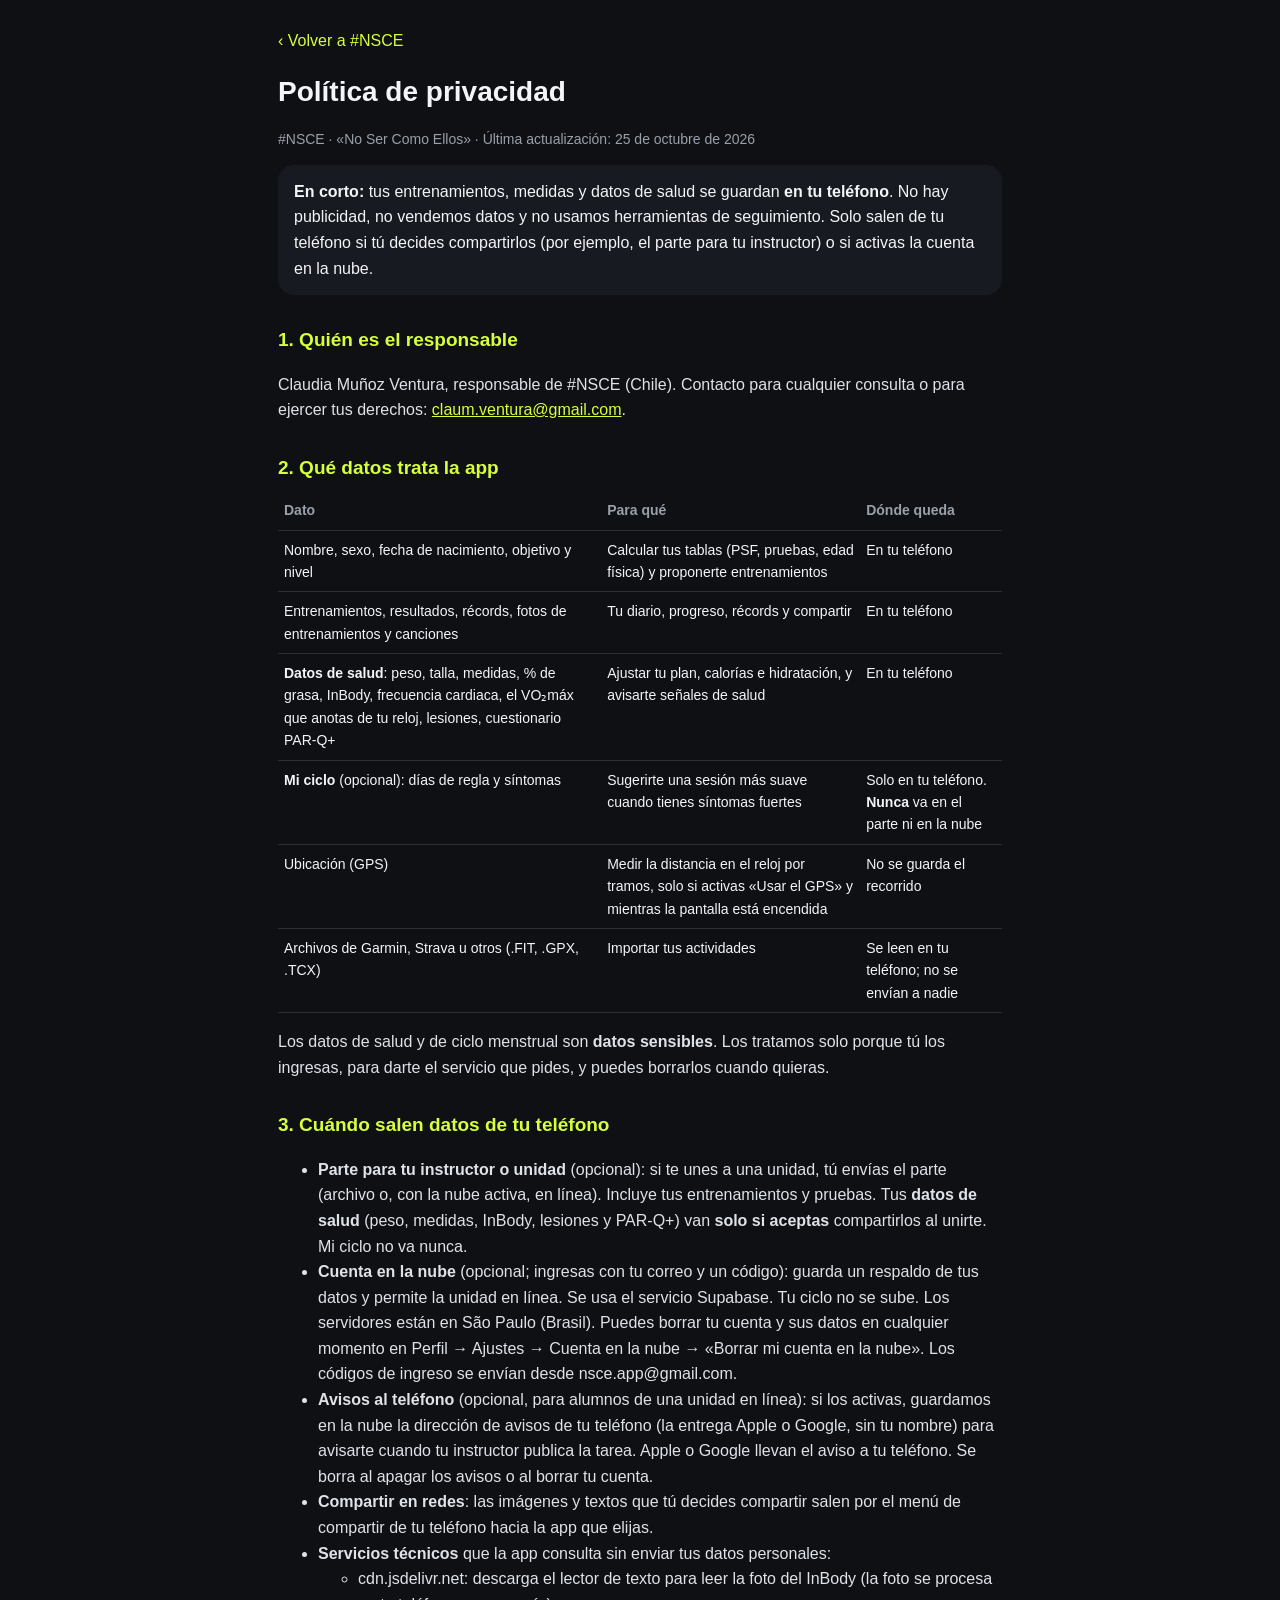
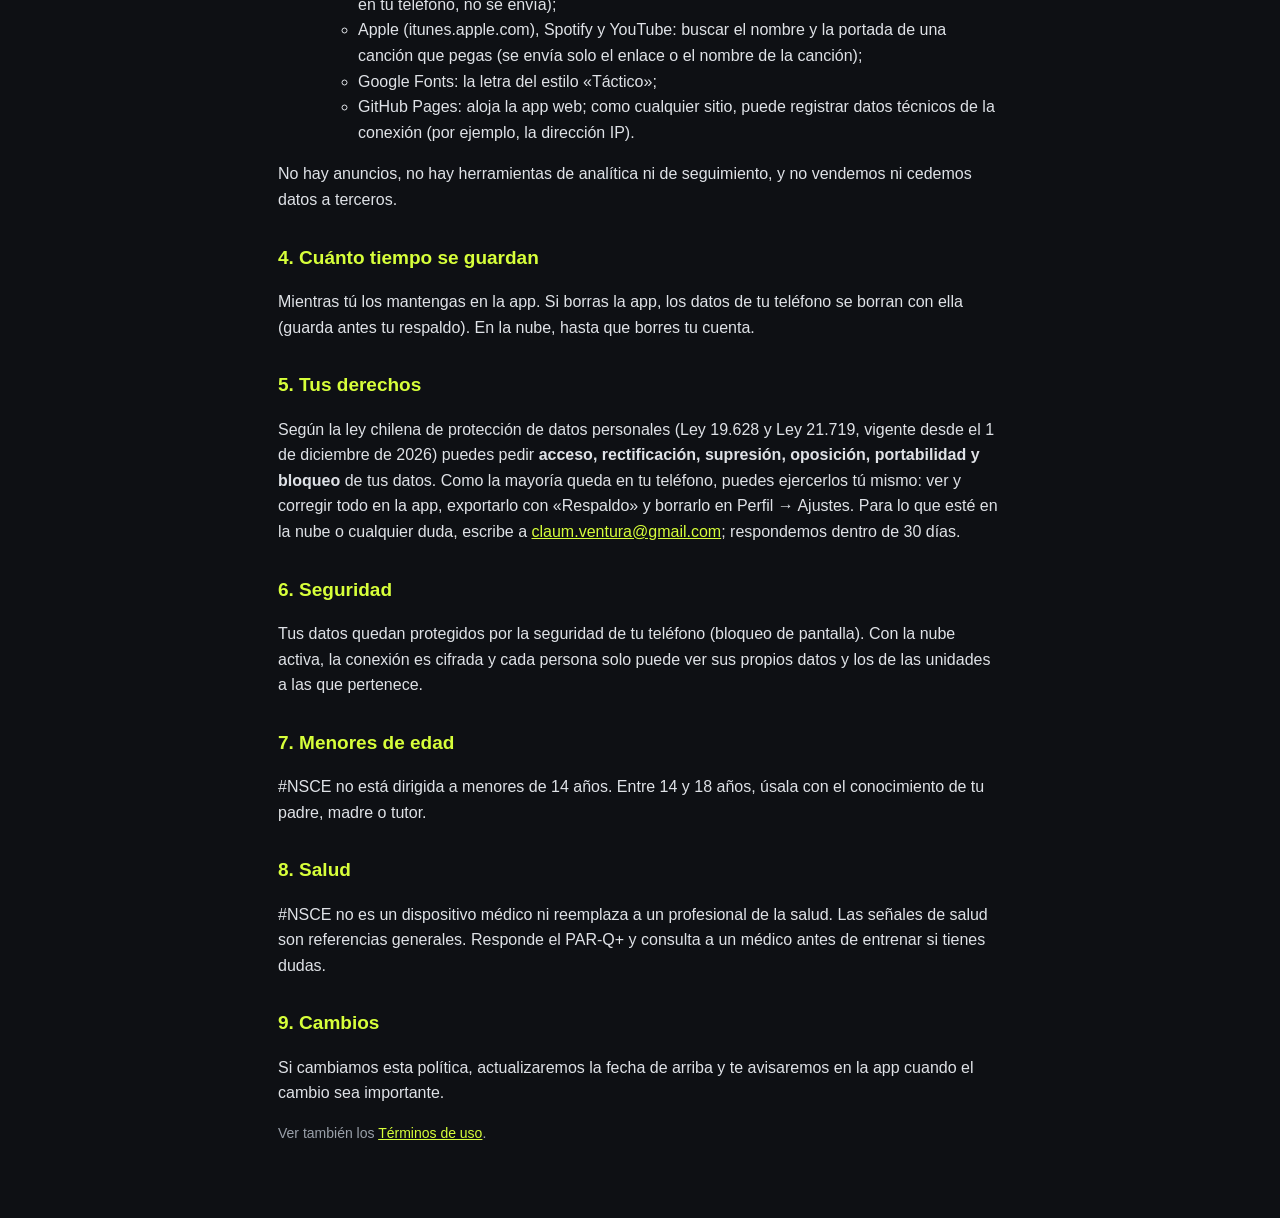
==== privacidad.html @ 3a64ae45 "#TACFITNSCE 2026-10-31 12:15" ====
<!doctype html>
<html lang="es"><head><meta charset="utf-8"><meta name="viewport" content="width=device-width, initial-scale=1">
<title>#NSCE · Política de privacidad</title>
<meta name="description" content="Política de privacidad de la app #NSCE (No Ser Como Ellos), entrenamiento físico y de combate.">
<style>
:root{ --fondo:#0e1014; --panel:#171a20; --borde:#2a2f38; --texto:#f4f5f7; --suave:#9aa0aa; --acento:#d7ff3a; color-scheme:dark; }
*{ box-sizing:border-box; } body{ margin:0; background:var(--fondo); color:var(--texto); font:16px/1.6 -apple-system, BlinkMacSystemFont, "Segoe UI", Roboto, sans-serif; }
main{ max-width:760px; margin:0 auto; padding:28px 18px 60px; } h1{ font-size:28px; margin:0 0 4px; } h2{ font-size:19px; margin:30px 0 8px; color:var(--acento); }
p, li{ color:#dfe2e7; } .suave{ color:var(--suave); font-size:14px; } a{ color:var(--acento); }
.caja{ background:var(--panel); border-radius:16px; padding:14px 16px; margin:14px 0; } table{ width:100%; border-collapse:collapse; font-size:14px; }
td, th{ text-align:left; padding:8px 6px; border-bottom:1px solid var(--borde); vertical-align:top; } th{ color:var(--suave); font-weight:600; }
.volver{ display:inline-block; margin-bottom:16px; text-decoration:none; }
</style></head><body><main>
<a class="volver" href="./">‹ Volver a #NSCE</a>
<h1>Política de privacidad</h1>
<p class="suave">#NSCE · «No Ser Como Ellos» · Última actualización: 25 de octubre de 2026</p>

<div class="caja"><b>En corto:</b> tus entrenamientos, medidas y datos de salud se guardan <b>en tu teléfono</b>. No hay publicidad, no vendemos datos y no usamos
herramientas de seguimiento. Solo salen de tu teléfono si tú decides compartirlos (por ejemplo, el parte para tu instructor) o si activas la cuenta en la nube.</div>

<h2>1. Quién es el responsable</h2>
<p>Claudia Muñoz Ventura, responsable de #NSCE (Chile). Contacto para cualquier consulta o para ejercer tus derechos: <a href="mailto:claum.ventura@gmail.com">claum.ventura@gmail.com</a>.</p>

<h2>2. Qué datos trata la app</h2>
<table>
<tr><th>Dato</th><th>Para qué</th><th>Dónde queda</th></tr>
<tr><td>Nombre, sexo, fecha de nacimiento, objetivo y nivel</td><td>Calcular tus tablas (PSF, pruebas, edad física) y proponerte entrenamientos</td><td>En tu teléfono</td></tr>
<tr><td>Entrenamientos, resultados, récords, fotos de entrenamientos y canciones</td><td>Tu diario, progreso, récords y compartir</td><td>En tu teléfono</td></tr>
<tr><td><b>Datos de salud</b>: peso, talla, medidas, % de grasa, InBody, frecuencia cardiaca, el VO₂máx que anotas de tu reloj, lesiones, cuestionario PAR-Q+</td><td>Ajustar tu plan, calorías e hidratación, y avisarte señales de salud</td><td>En tu teléfono</td></tr>
<tr><td><b>Mi ciclo</b> (opcional): días de regla y síntomas</td><td>Sugerirte una sesión más suave cuando tienes síntomas fuertes</td><td>Solo en tu teléfono. <b>Nunca</b> va en el parte ni en la nube</td></tr>
<tr><td>Ubicación (GPS)</td><td>Medir la distancia en el reloj por tramos, solo si activas «Usar el GPS» y mientras la pantalla está encendida</td><td>No se guarda el recorrido</td></tr>
<tr><td>Archivos de Garmin, Strava u otros (.FIT, .GPX, .TCX)</td><td>Importar tus actividades</td><td>Se leen en tu teléfono; no se envían a nadie</td></tr>
</table>
<p>Los datos de salud y de ciclo menstrual son <b>datos sensibles</b>. Los tratamos solo porque tú los ingresas, para darte el servicio que pides, y puedes borrarlos cuando quieras.</p>

<h2>3. Cuándo salen datos de tu teléfono</h2>
<ul>
<li><b>Parte para tu instructor o unidad</b> (opcional): si te unes a una unidad, tú envías el parte (archivo o, con la nube activa, en línea). Incluye tus entrenamientos y pruebas. Tus <b>datos de salud</b> (peso, medidas, InBody, lesiones y PAR-Q+) van <b>solo si aceptas</b> compartirlos al unirte. Mi ciclo no va nunca.</li>
<li><b>Cuenta en la nube</b> (opcional; ingresas con tu correo y un código): guarda un respaldo de tus datos y permite la unidad en línea. Se usa el servicio Supabase. Tu ciclo no se sube. Los servidores están en São Paulo (Brasil). Puedes borrar tu cuenta y sus datos en cualquier momento en Perfil → Ajustes → Cuenta en la nube → «Borrar mi cuenta en la nube». Los códigos de ingreso se envían desde nsce.app@gmail.com.</li>
<li><b>Avisos al teléfono</b> (opcional, para alumnos de una unidad en línea): si los activas, guardamos en la nube la dirección de avisos de tu teléfono (la entrega Apple o Google, sin tu nombre) para avisarte cuando tu instructor publica la tarea. Apple o Google llevan el aviso a tu teléfono. Se borra al apagar los avisos o al borrar tu cuenta.</li>
<li><b>Compartir en redes</b>: las imágenes y textos que tú decides compartir salen por el menú de compartir de tu teléfono hacia la app que elijas.</li>
<li><b>Servicios técnicos</b> que la app consulta sin enviar tus datos personales:
  <ul><li>cdn.jsdelivr.net: descarga el lector de texto para leer la foto del InBody (la foto se procesa en tu teléfono, no se envía);</li>
  <li>Apple (itunes.apple.com), Spotify y YouTube: buscar el nombre y la portada de una canción que pegas (se envía solo el enlace o el nombre de la canción);</li>
  <li>Google Fonts: la letra del estilo «Táctico»;</li>
  <li>GitHub Pages: aloja la app web; como cualquier sitio, puede registrar datos técnicos de la conexión (por ejemplo, la dirección IP).</li></ul></li>
</ul>
<p>No hay anuncios, no hay herramientas de analítica ni de seguimiento, y no vendemos ni cedemos datos a terceros.</p>

<h2>4. Cuánto tiempo se guardan</h2>
<p>Mientras tú los mantengas en la app. Si borras la app, los datos de tu teléfono se borran con ella (guarda antes tu respaldo). En la nube, hasta que borres tu cuenta.</p>

<h2>5. Tus derechos</h2>
<p>Según la ley chilena de protección de datos personales (Ley 19.628 y Ley 21.719, vigente desde el 1 de diciembre de 2026) puedes pedir <b>acceso, rectificación, supresión, oposición, portabilidad y bloqueo</b> de tus datos. Como la mayoría queda en tu teléfono, puedes ejercerlos tú mismo: ver y corregir todo en la app, exportarlo con «Respaldo» y borrarlo en Perfil → Ajustes. Para lo que esté en la nube o cualquier duda, escribe a <a href="mailto:claum.ventura@gmail.com">claum.ventura@gmail.com</a>; respondemos dentro de 30 días.</p>

<h2>6. Seguridad</h2>
<p>Tus datos quedan protegidos por la seguridad de tu teléfono (bloqueo de pantalla). Con la nube activa, la conexión es cifrada y cada persona solo puede ver sus propios datos y los de las unidades a las que pertenece.</p>

<h2>7. Menores de edad</h2>
<p>#NSCE no está dirigida a menores de 14 años. Entre 14 y 18 años, úsala con el conocimiento de tu padre, madre o tutor.</p>

<h2>8. Salud</h2>
<p>#NSCE no es un dispositivo médico ni reemplaza a un profesional de la salud. Las señales de salud son referencias generales. Responde el PAR-Q+ y consulta a un médico antes de entrenar si tienes dudas.</p>

<h2>9. Cambios</h2>
<p>Si cambiamos esta política, actualizaremos la fecha de arriba y te avisaremos en la app cuando el cambio sea importante.</p>
<p class="suave">Ver también los <a href="terminos.html">Términos de uso</a>.</p>
</main></body></html>
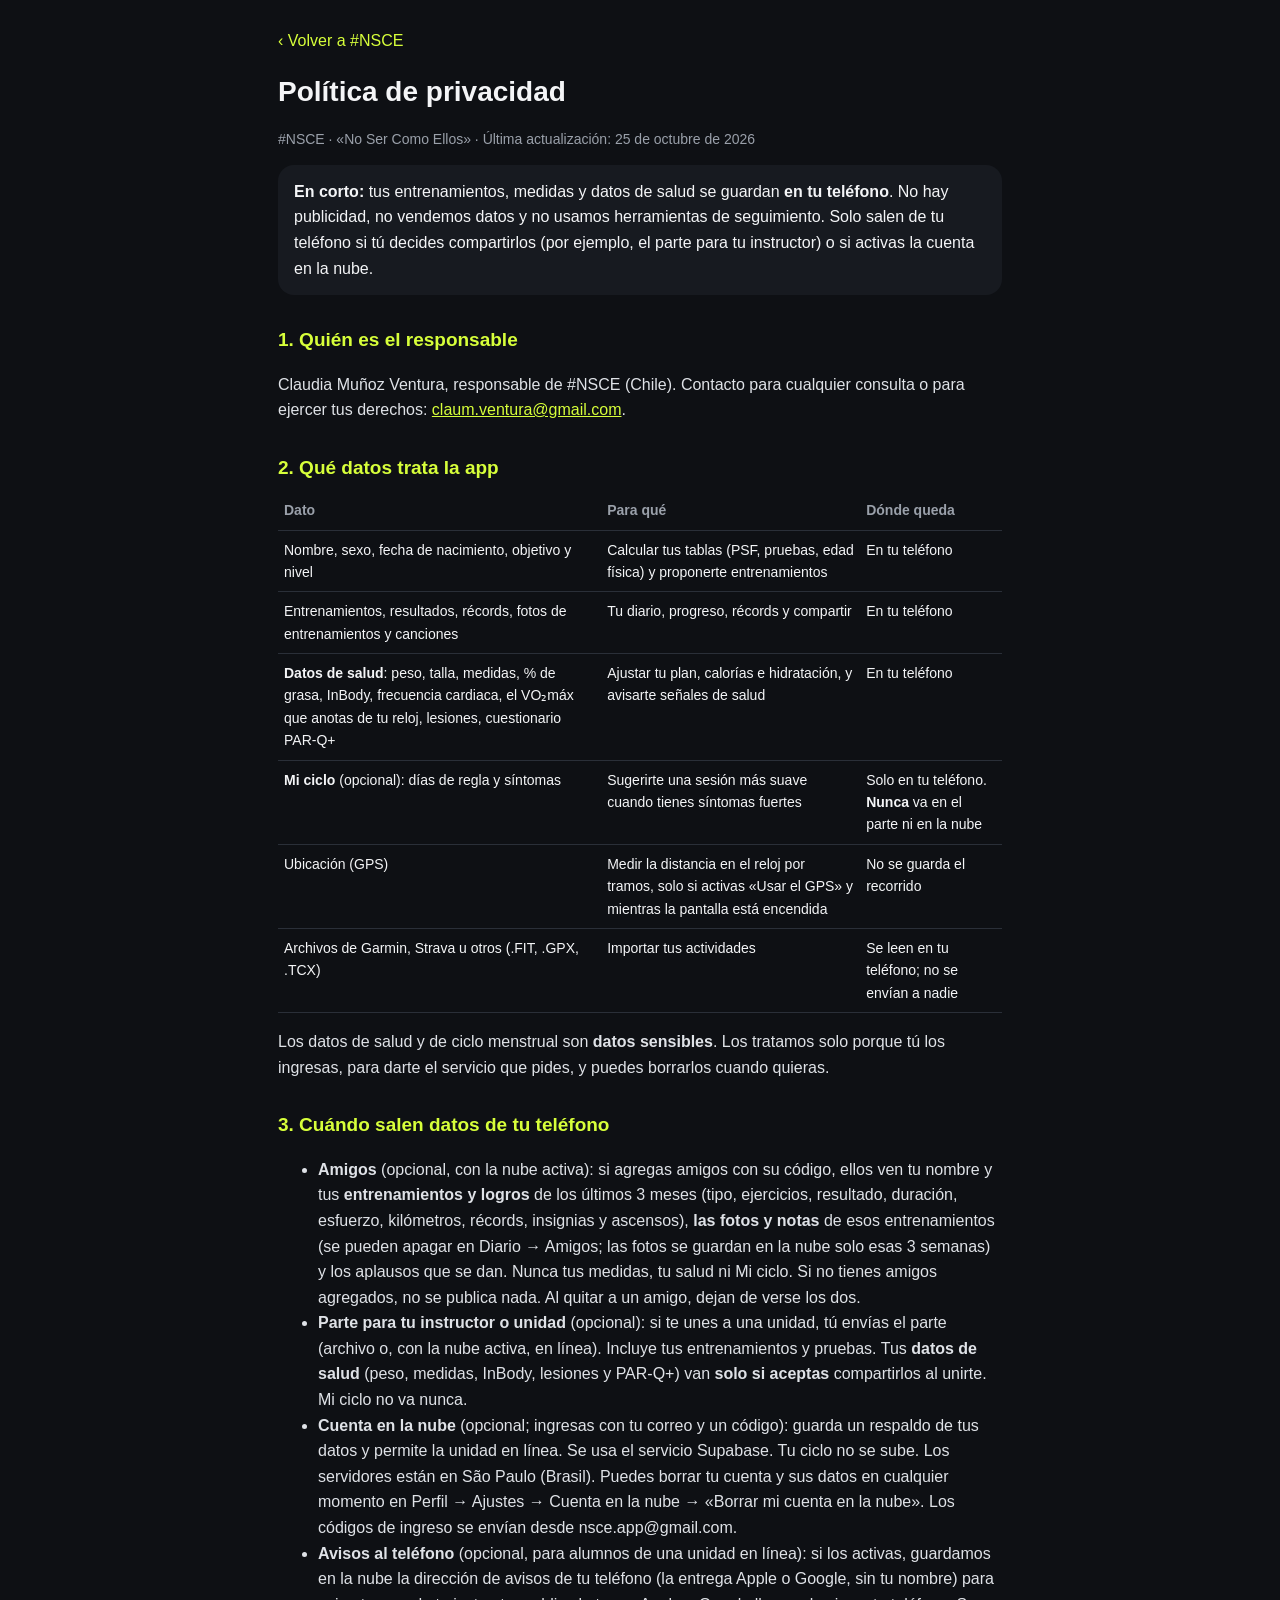
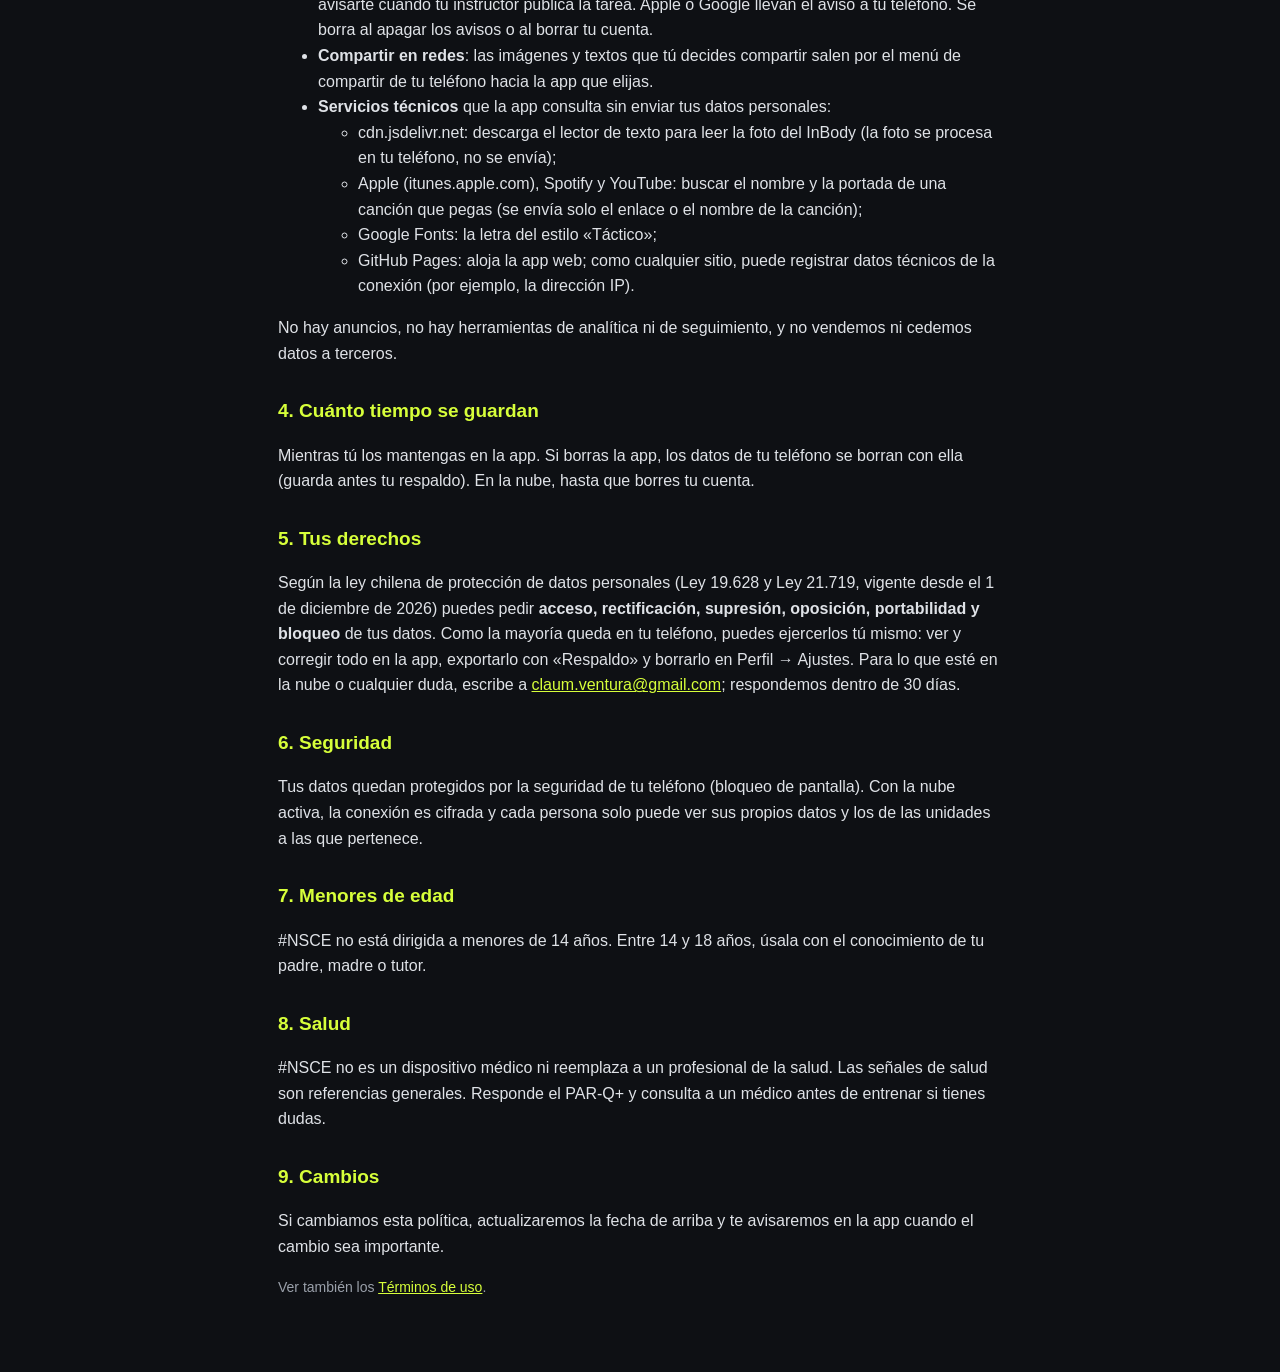
==== commit ad66e00f: "#TACFITNSCE 2026-11-07 15:08" ====
--- a/privacidad.html
+++ b/privacidad.html
@@ -35,6 +35,7 @@
 
 <h2>3. Cuándo salen datos de tu teléfono</h2>
 <ul>
+<li><b>Amigos</b> (opcional, con la nube activa): si agregas amigos con su código, ellos ven tu nombre y tus <b>entrenamientos y logros</b> de los últimos 3 meses (tipo, ejercicios, resultado, duración, esfuerzo, kilómetros, récords, insignias y ascensos), <b>las fotos y notas</b> de esos entrenamientos (se pueden apagar en Diario → Amigos; las fotos se guardan en la nube solo esas 3 semanas) y los aplausos que se dan. Nunca tus medidas, tu salud ni Mi ciclo. Si no tienes amigos agregados, no se publica nada. Al quitar a un amigo, dejan de verse los dos.</li>
 <li><b>Parte para tu instructor o unidad</b> (opcional): si te unes a una unidad, tú envías el parte (archivo o, con la nube activa, en línea). Incluye tus entrenamientos y pruebas. Tus <b>datos de salud</b> (peso, medidas, InBody, lesiones y PAR-Q+) van <b>solo si aceptas</b> compartirlos al unirte. Mi ciclo no va nunca.</li>
 <li><b>Cuenta en la nube</b> (opcional; ingresas con tu correo y un código): guarda un respaldo de tus datos y permite la unidad en línea. Se usa el servicio Supabase. Tu ciclo no se sube. Los servidores están en São Paulo (Brasil). Puedes borrar tu cuenta y sus datos en cualquier momento en Perfil → Ajustes → Cuenta en la nube → «Borrar mi cuenta en la nube». Los códigos de ingreso se envían desde nsce.app@gmail.com.</li>
 <li><b>Avisos al teléfono</b> (opcional, para alumnos de una unidad en línea): si los activas, guardamos en la nube la dirección de avisos de tu teléfono (la entrega Apple o Google, sin tu nombre) para avisarte cuando tu instructor publica la tarea. Apple o Google llevan el aviso a tu teléfono. Se borra al apagar los avisos o al borrar tu cuenta.</li>
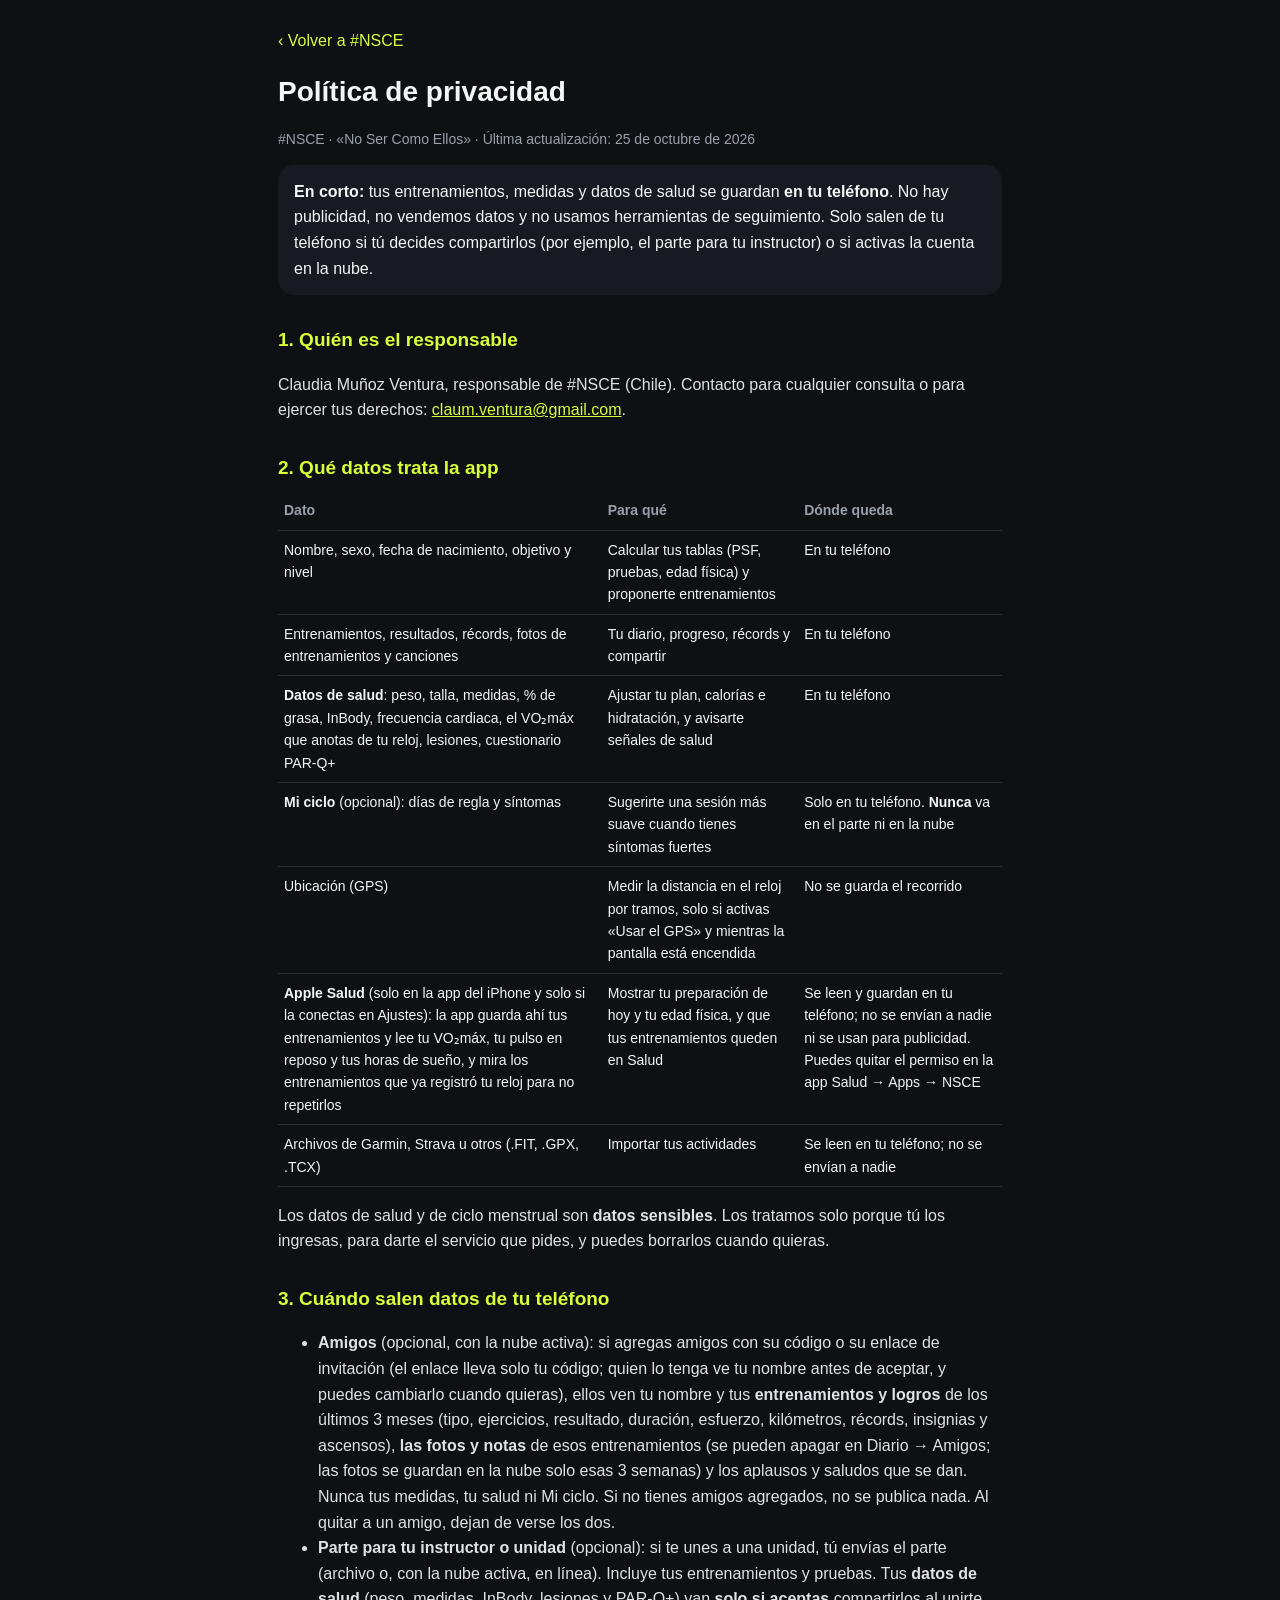
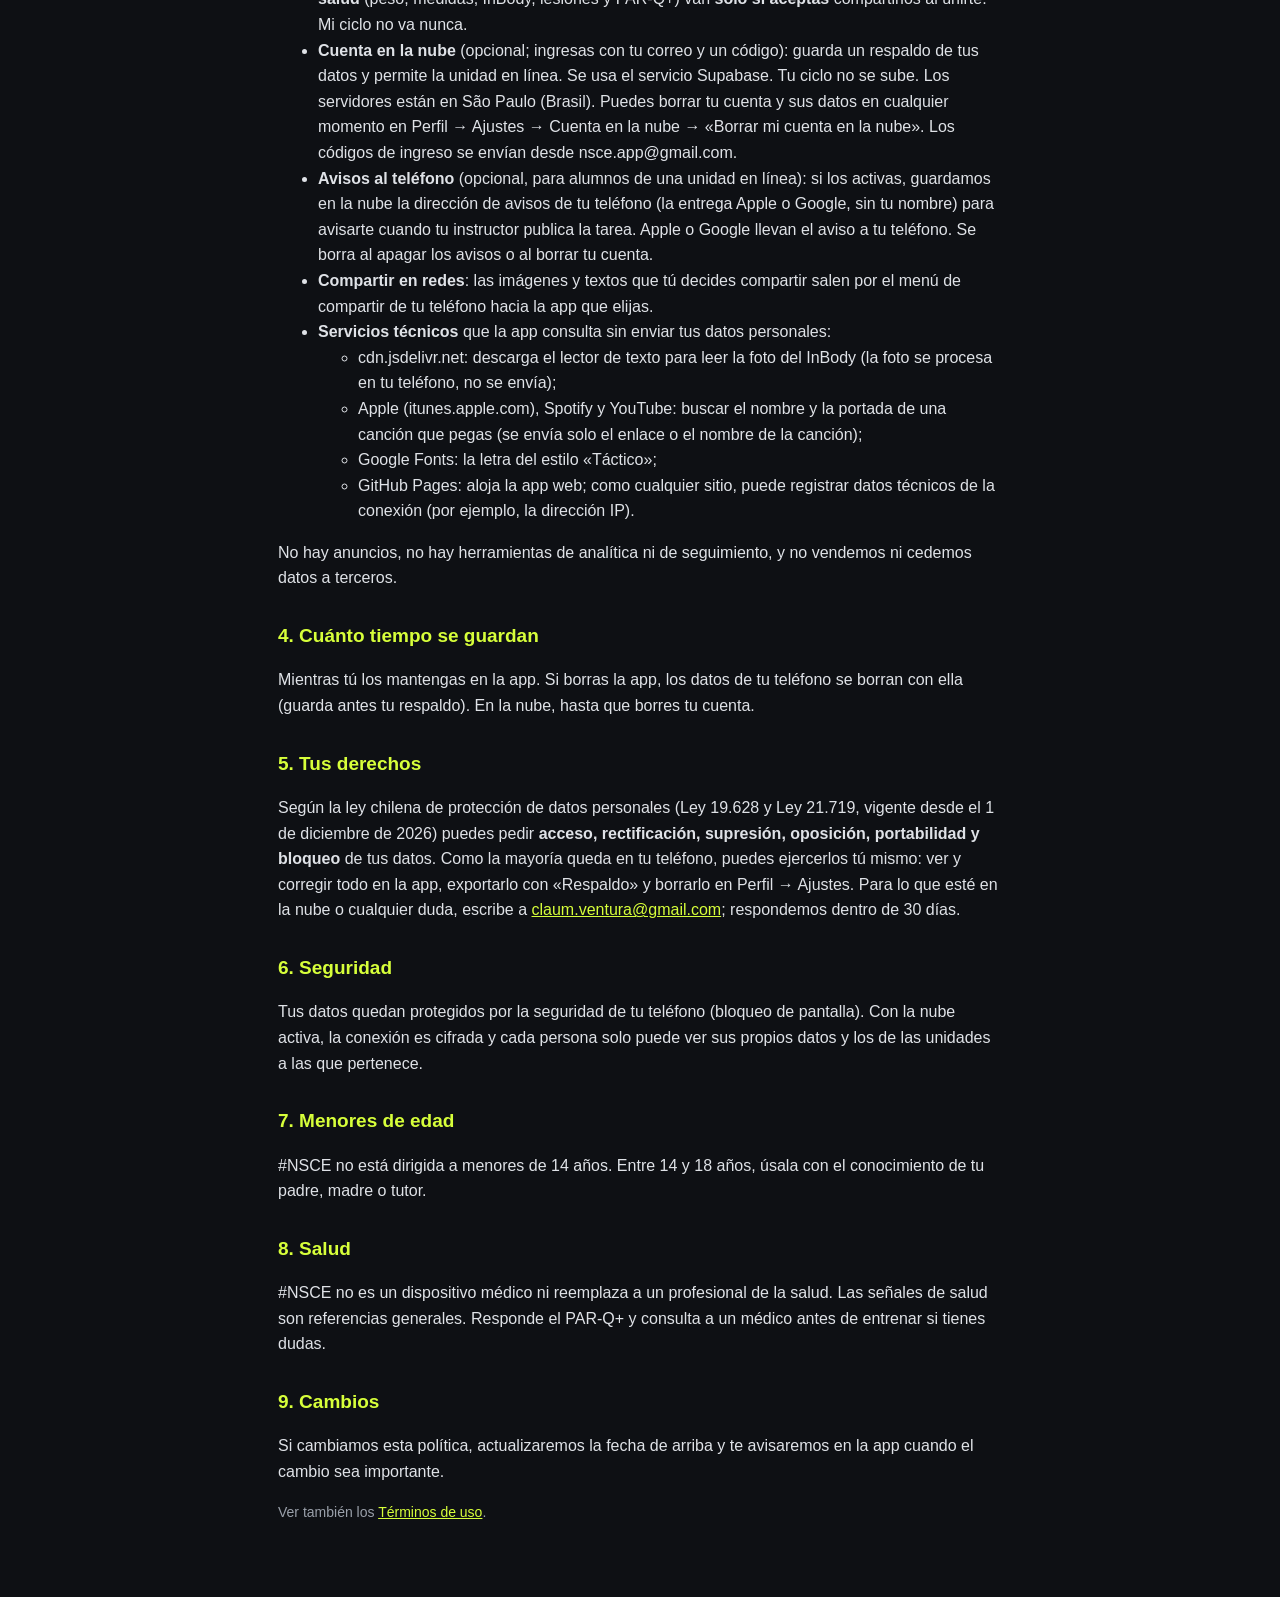
==== commit cdda4e6e: "#TACFITNSCE 2026-11-26 14:28" ====
--- a/privacidad.html
+++ b/privacidad.html
@@ -29,13 +29,14 @@
 <tr><td><b>Datos de salud</b>: peso, talla, medidas, % de grasa, InBody, frecuencia cardiaca, el VO₂máx que anotas de tu reloj, lesiones, cuestionario PAR-Q+</td><td>Ajustar tu plan, calorías e hidratación, y avisarte señales de salud</td><td>En tu teléfono</td></tr>
 <tr><td><b>Mi ciclo</b> (opcional): días de regla y síntomas</td><td>Sugerirte una sesión más suave cuando tienes síntomas fuertes</td><td>Solo en tu teléfono. <b>Nunca</b> va en el parte ni en la nube</td></tr>
 <tr><td>Ubicación (GPS)</td><td>Medir la distancia en el reloj por tramos, solo si activas «Usar el GPS» y mientras la pantalla está encendida</td><td>No se guarda el recorrido</td></tr>
+<tr><td><b>Apple Salud</b> (solo en la app del iPhone y solo si la conectas en Ajustes): la app guarda ahí tus entrenamientos y lee tu VO₂máx, tu pulso en reposo y tus horas de sueño, y mira los entrenamientos que ya registró tu reloj para no repetirlos</td><td>Mostrar tu preparación de hoy y tu edad física, y que tus entrenamientos queden en Salud</td><td>Se leen y guardan en tu teléfono; no se envían a nadie ni se usan para publicidad. Puedes quitar el permiso en la app Salud → Apps → NSCE</td></tr>
 <tr><td>Archivos de Garmin, Strava u otros (.FIT, .GPX, .TCX)</td><td>Importar tus actividades</td><td>Se leen en tu teléfono; no se envían a nadie</td></tr>
 </table>
 <p>Los datos de salud y de ciclo menstrual son <b>datos sensibles</b>. Los tratamos solo porque tú los ingresas, para darte el servicio que pides, y puedes borrarlos cuando quieras.</p>
 
 <h2>3. Cuándo salen datos de tu teléfono</h2>
 <ul>
-<li><b>Amigos</b> (opcional, con la nube activa): si agregas amigos con su código, ellos ven tu nombre y tus <b>entrenamientos y logros</b> de los últimos 3 meses (tipo, ejercicios, resultado, duración, esfuerzo, kilómetros, récords, insignias y ascensos), <b>las fotos y notas</b> de esos entrenamientos (se pueden apagar en Diario → Amigos; las fotos se guardan en la nube solo esas 3 semanas) y los aplausos que se dan. Nunca tus medidas, tu salud ni Mi ciclo. Si no tienes amigos agregados, no se publica nada. Al quitar a un amigo, dejan de verse los dos.</li>
+<li><b>Amigos</b> (opcional, con la nube activa): si agregas amigos con su código o su enlace de invitación (el enlace lleva solo tu código; quien lo tenga ve tu nombre antes de aceptar, y puedes cambiarlo cuando quieras), ellos ven tu nombre y tus <b>entrenamientos y logros</b> de los últimos 3 meses (tipo, ejercicios, resultado, duración, esfuerzo, kilómetros, récords, insignias y ascensos), <b>las fotos y notas</b> de esos entrenamientos (se pueden apagar en Diario → Amigos; las fotos se guardan en la nube solo esas 3 semanas) y los aplausos y saludos que se dan. Nunca tus medidas, tu salud ni Mi ciclo. Si no tienes amigos agregados, no se publica nada. Al quitar a un amigo, dejan de verse los dos.</li>
 <li><b>Parte para tu instructor o unidad</b> (opcional): si te unes a una unidad, tú envías el parte (archivo o, con la nube activa, en línea). Incluye tus entrenamientos y pruebas. Tus <b>datos de salud</b> (peso, medidas, InBody, lesiones y PAR-Q+) van <b>solo si aceptas</b> compartirlos al unirte. Mi ciclo no va nunca.</li>
 <li><b>Cuenta en la nube</b> (opcional; ingresas con tu correo y un código): guarda un respaldo de tus datos y permite la unidad en línea. Se usa el servicio Supabase. Tu ciclo no se sube. Los servidores están en São Paulo (Brasil). Puedes borrar tu cuenta y sus datos en cualquier momento en Perfil → Ajustes → Cuenta en la nube → «Borrar mi cuenta en la nube». Los códigos de ingreso se envían desde nsce.app@gmail.com.</li>
 <li><b>Avisos al teléfono</b> (opcional, para alumnos de una unidad en línea): si los activas, guardamos en la nube la dirección de avisos de tu teléfono (la entrega Apple o Google, sin tu nombre) para avisarte cuando tu instructor publica la tarea. Apple o Google llevan el aviso a tu teléfono. Se borra al apagar los avisos o al borrar tu cuenta.</li>
